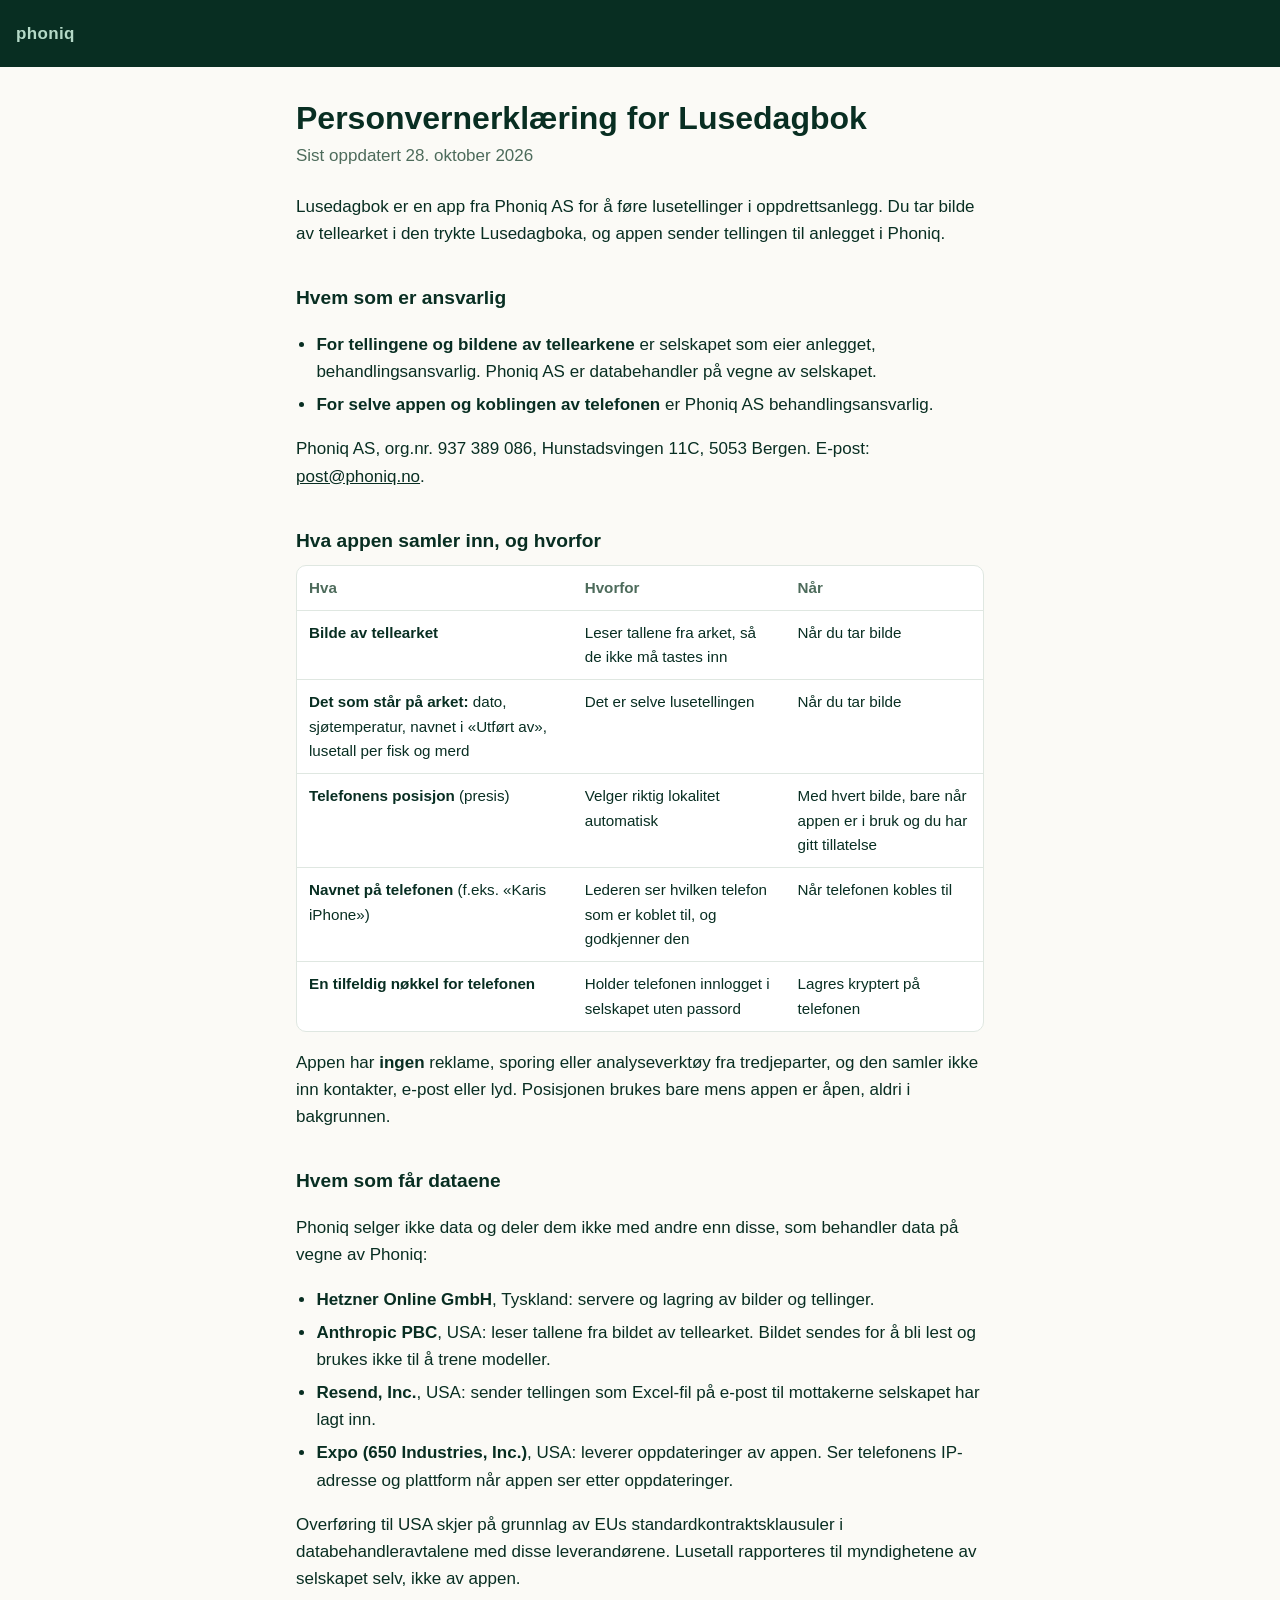
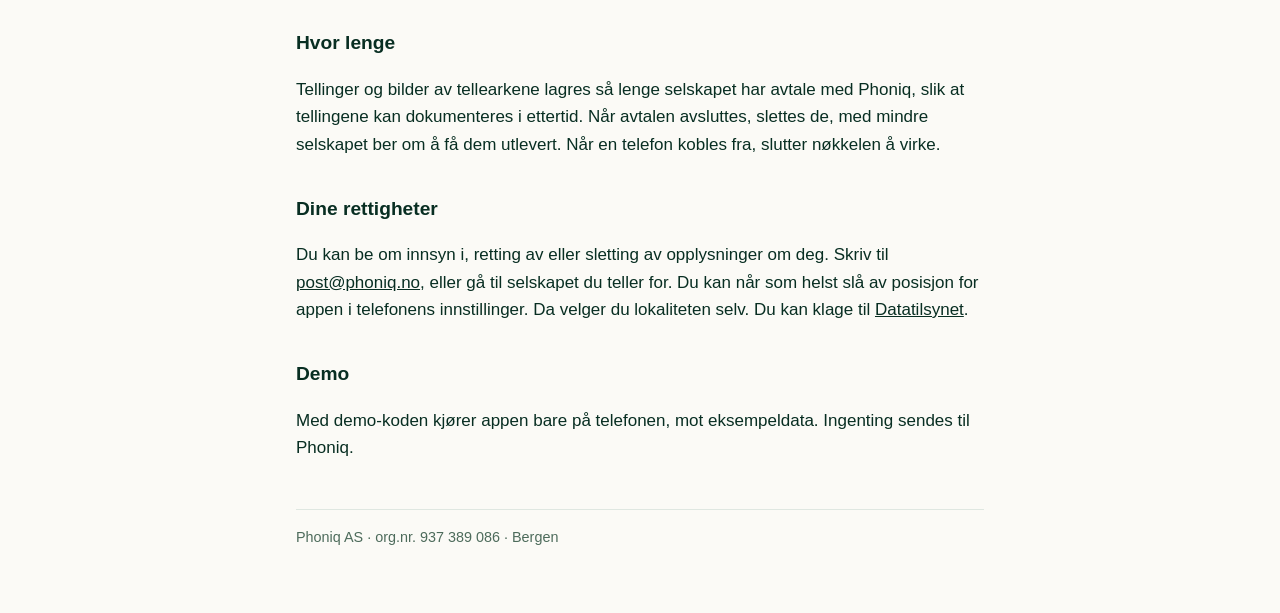
==== personvern.html @ cd8bce8b "Personvernerklæring for Lusedagbok (/personvern) Co-Authored-By: Claude Opus 5.5 <noreply@anthropic." ====
<!doctype html>
<html lang="no">
<head>
<meta charset="utf-8">
<meta name="viewport" content="width=device-width, initial-scale=1">
<title>Personvern – Phoniq</title>
<meta name="description" content="Personvernerklæring for Lusedagbok-appen fra Phoniq AS.">
<style>
  :root {
    --deep: #082e22;
    --signal: #b4d9c7;
    --bg: #fbfaf6;
    --ink: #082e22;
    --soft: #4d6b5b;
    --line: #dfe7e1;
    --card: #ffffff;
  }
  @media (prefers-color-scheme: dark) {
    :root { --bg: #04150f; --ink: #eef5f0; --soft: #93ab9f; --line: #1d3a2f; --card: #082e22; }
  }
  * { box-sizing: border-box; }
  body {
    margin: 0; background: var(--bg); color: var(--ink);
    font: 17px/1.6 -apple-system, BlinkMacSystemFont, "Segoe UI", sans-serif;
  }
  header { background: var(--deep); color: #fbfaf6; padding: 20px 16px; }
  header a { color: var(--signal); text-decoration: none; font-weight: 700; letter-spacing: .02em; }
  main { max-width: 720px; margin: 0 auto; padding: 32px 16px 64px; }
  h1 { font-size: 2rem; line-height: 1.2; margin: 0 0 4px; }
  h2 { font-size: 1.2rem; margin: 36px 0 8px; }
  .updated { color: var(--soft); margin: 0 0 24px; }
  a { color: inherit; }
  .table { overflow-x: auto; border: 1px solid var(--line); border-radius: 10px; background: var(--card); }
  table { border-collapse: collapse; width: 100%; font-size: .95rem; }
  th, td { text-align: left; vertical-align: top; padding: 10px 12px; border-bottom: 1px solid var(--line); }
  tr:last-child td { border-bottom: 0; }
  th { color: var(--soft); font-weight: 600; }
  ul { padding-left: 1.2em; }
  li { margin: 6px 0; }
  footer { color: var(--soft); font-size: .9rem; border-top: 1px solid var(--line); margin-top: 48px; padding-top: 16px; }
</style>
</head>
<body>
<header><a href="/">phoniq</a></header>
<main>
<h1>Personvernerklæring for Lusedagbok</h1>
<p class="updated">Sist oppdatert 28. oktober 2026</p>

<p>Lusedagbok er en app fra Phoniq AS for å føre lusetellinger i oppdrettsanlegg. Du tar bilde av tellearket i den trykte Lusedagboka, og appen sender tellingen til anlegget i Phoniq.</p>

<h2>Hvem som er ansvarlig</h2>
<ul>
  <li><strong>For tellingene og bildene av tellearkene</strong> er selskapet som eier anlegget, behandlingsansvarlig. Phoniq AS er databehandler på vegne av selskapet.</li>
  <li><strong>For selve appen og koblingen av telefonen</strong> er Phoniq AS behandlingsansvarlig.</li>
</ul>
<p>Phoniq AS, org.nr. 937 389 086, Hunstadsvingen 11C, 5053 Bergen. E-post: <a href="mailto:post@phoniq.no">post@phoniq.no</a>.</p>

<h2>Hva appen samler inn, og hvorfor</h2>
<div class="table"><table>
  <tr><th>Hva</th><th>Hvorfor</th><th>Når</th></tr>
  <tr><td><strong>Bilde av tellearket</strong></td><td>Leser tallene fra arket, så de ikke må tastes inn</td><td>Når du tar bilde</td></tr>
  <tr><td><strong>Det som står på arket:</strong> dato, sjøtemperatur, navnet i «Utført av», lusetall per fisk og merd</td><td>Det er selve lusetellingen</td><td>Når du tar bilde</td></tr>
  <tr><td><strong>Telefonens posisjon</strong> (presis)</td><td>Velger riktig lokalitet automatisk</td><td>Med hvert bilde, bare når appen er i bruk og du har gitt tillatelse</td></tr>
  <tr><td><strong>Navnet på telefonen</strong> (f.eks. «Karis iPhone»)</td><td>Lederen ser hvilken telefon som er koblet til, og godkjenner den</td><td>Når telefonen kobles til</td></tr>
  <tr><td><strong>En tilfeldig nøkkel for telefonen</strong></td><td>Holder telefonen innlogget i selskapet uten passord</td><td>Lagres kryptert på telefonen</td></tr>
</table></div>
<p>Appen har <strong>ingen</strong> reklame, sporing eller analyseverktøy fra tredjeparter, og den samler ikke inn kontakter, e-post eller lyd. Posisjonen brukes bare mens appen er åpen, aldri i bakgrunnen.</p>

<h2>Hvem som får dataene</h2>
<p>Phoniq selger ikke data og deler dem ikke med andre enn disse, som behandler data på vegne av Phoniq:</p>
<ul>
  <li><strong>Hetzner Online GmbH</strong>, Tyskland: servere og lagring av bilder og tellinger.</li>
  <li><strong>Anthropic PBC</strong>, USA: leser tallene fra bildet av tellearket. Bildet sendes for å bli lest og brukes ikke til å trene modeller.</li>
  <li><strong>Resend, Inc.</strong>, USA: sender tellingen som Excel-fil på e-post til mottakerne selskapet har lagt inn.</li>
  <li><strong>Expo (650 Industries, Inc.)</strong>, USA: leverer oppdateringer av appen. Ser telefonens IP-adresse og plattform når appen ser etter oppdateringer.</li>
</ul>
<p>Overføring til USA skjer på grunnlag av EUs standardkontraktsklausuler i databehandleravtalene med disse leverandørene. Lusetall rapporteres til myndighetene av selskapet selv, ikke av appen.</p>

<h2>Hvor lenge</h2>
<p>Tellinger og bilder av tellearkene lagres så lenge selskapet har avtale med Phoniq, slik at tellingene kan dokumenteres i ettertid. Når avtalen avsluttes, slettes de, med mindre selskapet ber om å få dem utlevert. Når en telefon kobles fra, slutter nøkkelen å virke.</p>

<h2>Dine rettigheter</h2>
<p>Du kan be om innsyn i, retting av eller sletting av opplysninger om deg. Skriv til <a href="mailto:post@phoniq.no">post@phoniq.no</a>, eller gå til selskapet du teller for. Du kan når som helst slå av posisjon for appen i telefonens innstillinger. Da velger du lokaliteten selv. Du kan klage til <a href="https://www.datatilsynet.no">Datatilsynet</a>.</p>

<h2>Demo</h2>
<p>Med demo-koden kjører appen bare på telefonen, mot eksempeldata. Ingenting sendes til Phoniq.</p>

<footer>Phoniq AS · org.nr. 937 389 086 · Bergen</footer>
</main>
</body>
</html>
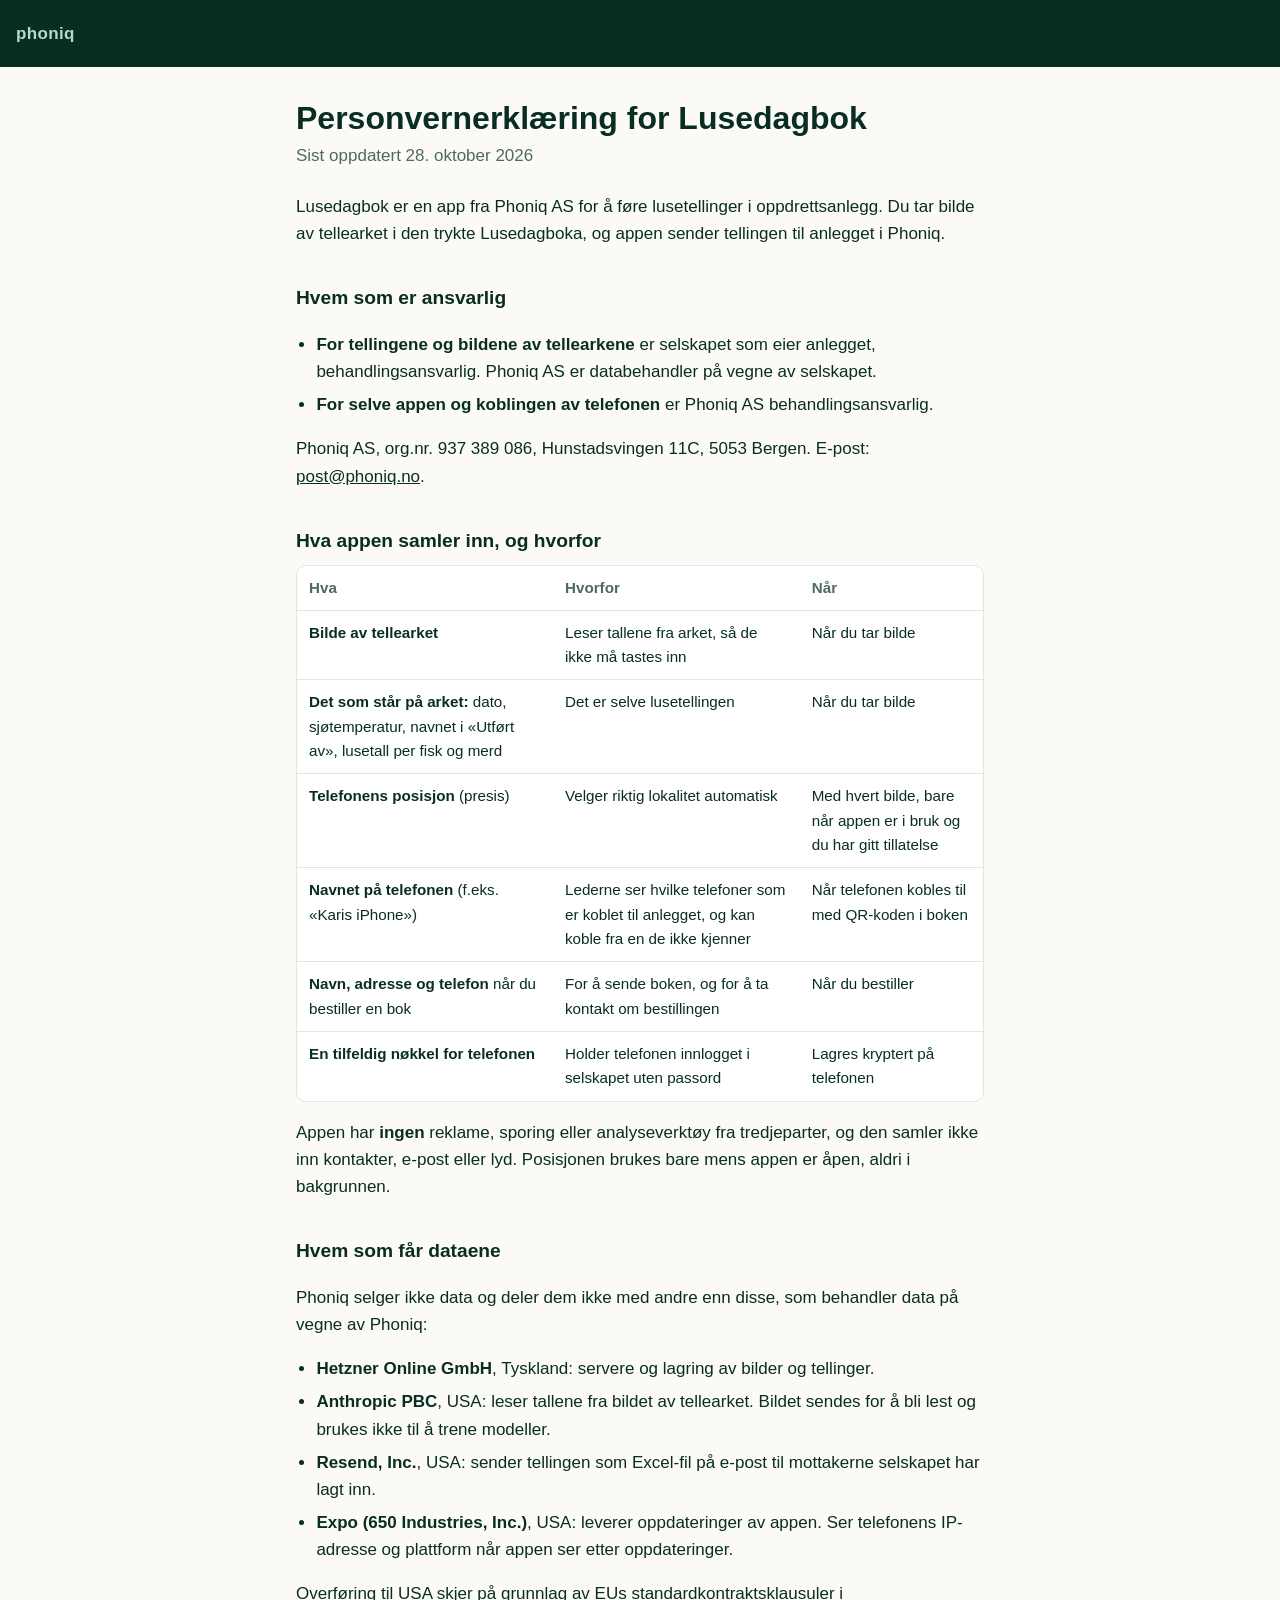
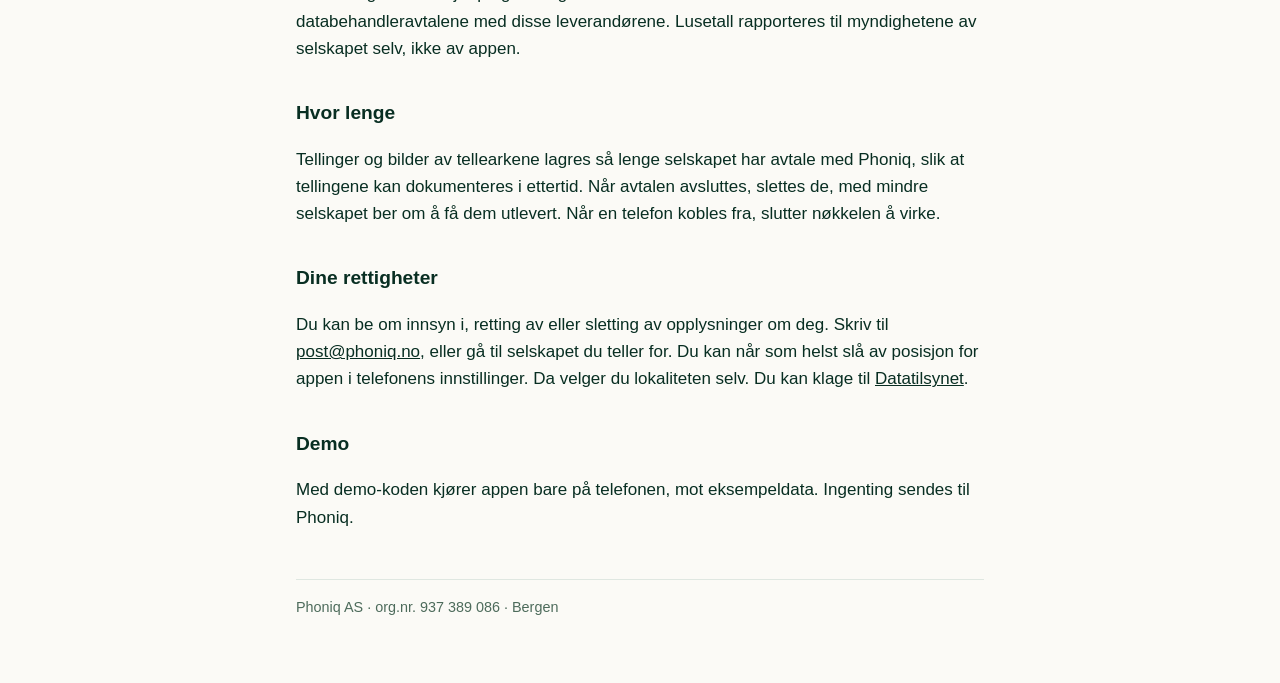
==== commit a132906e: "Personvern: bestilling av bok fra appen, og tilkobling med QR-koden Co-Authored-By: Claude Opus 5.5 " ====
--- a/personvern.html
+++ b/personvern.html
@@ -61,7 +61,8 @@
   <tr><td><strong>Bilde av tellearket</strong></td><td>Leser tallene fra arket, så de ikke må tastes inn</td><td>Når du tar bilde</td></tr>
   <tr><td><strong>Det som står på arket:</strong> dato, sjøtemperatur, navnet i «Utført av», lusetall per fisk og merd</td><td>Det er selve lusetellingen</td><td>Når du tar bilde</td></tr>
   <tr><td><strong>Telefonens posisjon</strong> (presis)</td><td>Velger riktig lokalitet automatisk</td><td>Med hvert bilde, bare når appen er i bruk og du har gitt tillatelse</td></tr>
-  <tr><td><strong>Navnet på telefonen</strong> (f.eks. «Karis iPhone»)</td><td>Lederen ser hvilken telefon som er koblet til, og godkjenner den</td><td>Når telefonen kobles til</td></tr>
+  <tr><td><strong>Navnet på telefonen</strong> (f.eks. «Karis iPhone»)</td><td>Lederne ser hvilke telefoner som er koblet til anlegget, og kan koble fra en de ikke kjenner</td><td>Når telefonen kobles til med QR-koden i boken</td></tr>
+  <tr><td><strong>Navn, adresse og telefon</strong> når du bestiller en bok</td><td>For å sende boken, og for å ta kontakt om bestillingen</td><td>Når du bestiller</td></tr>
   <tr><td><strong>En tilfeldig nøkkel for telefonen</strong></td><td>Holder telefonen innlogget i selskapet uten passord</td><td>Lagres kryptert på telefonen</td></tr>
 </table></div>
 <p>Appen har <strong>ingen</strong> reklame, sporing eller analyseverktøy fra tredjeparter, og den samler ikke inn kontakter, e-post eller lyd. Posisjonen brukes bare mens appen er åpen, aldri i bakgrunnen.</p>
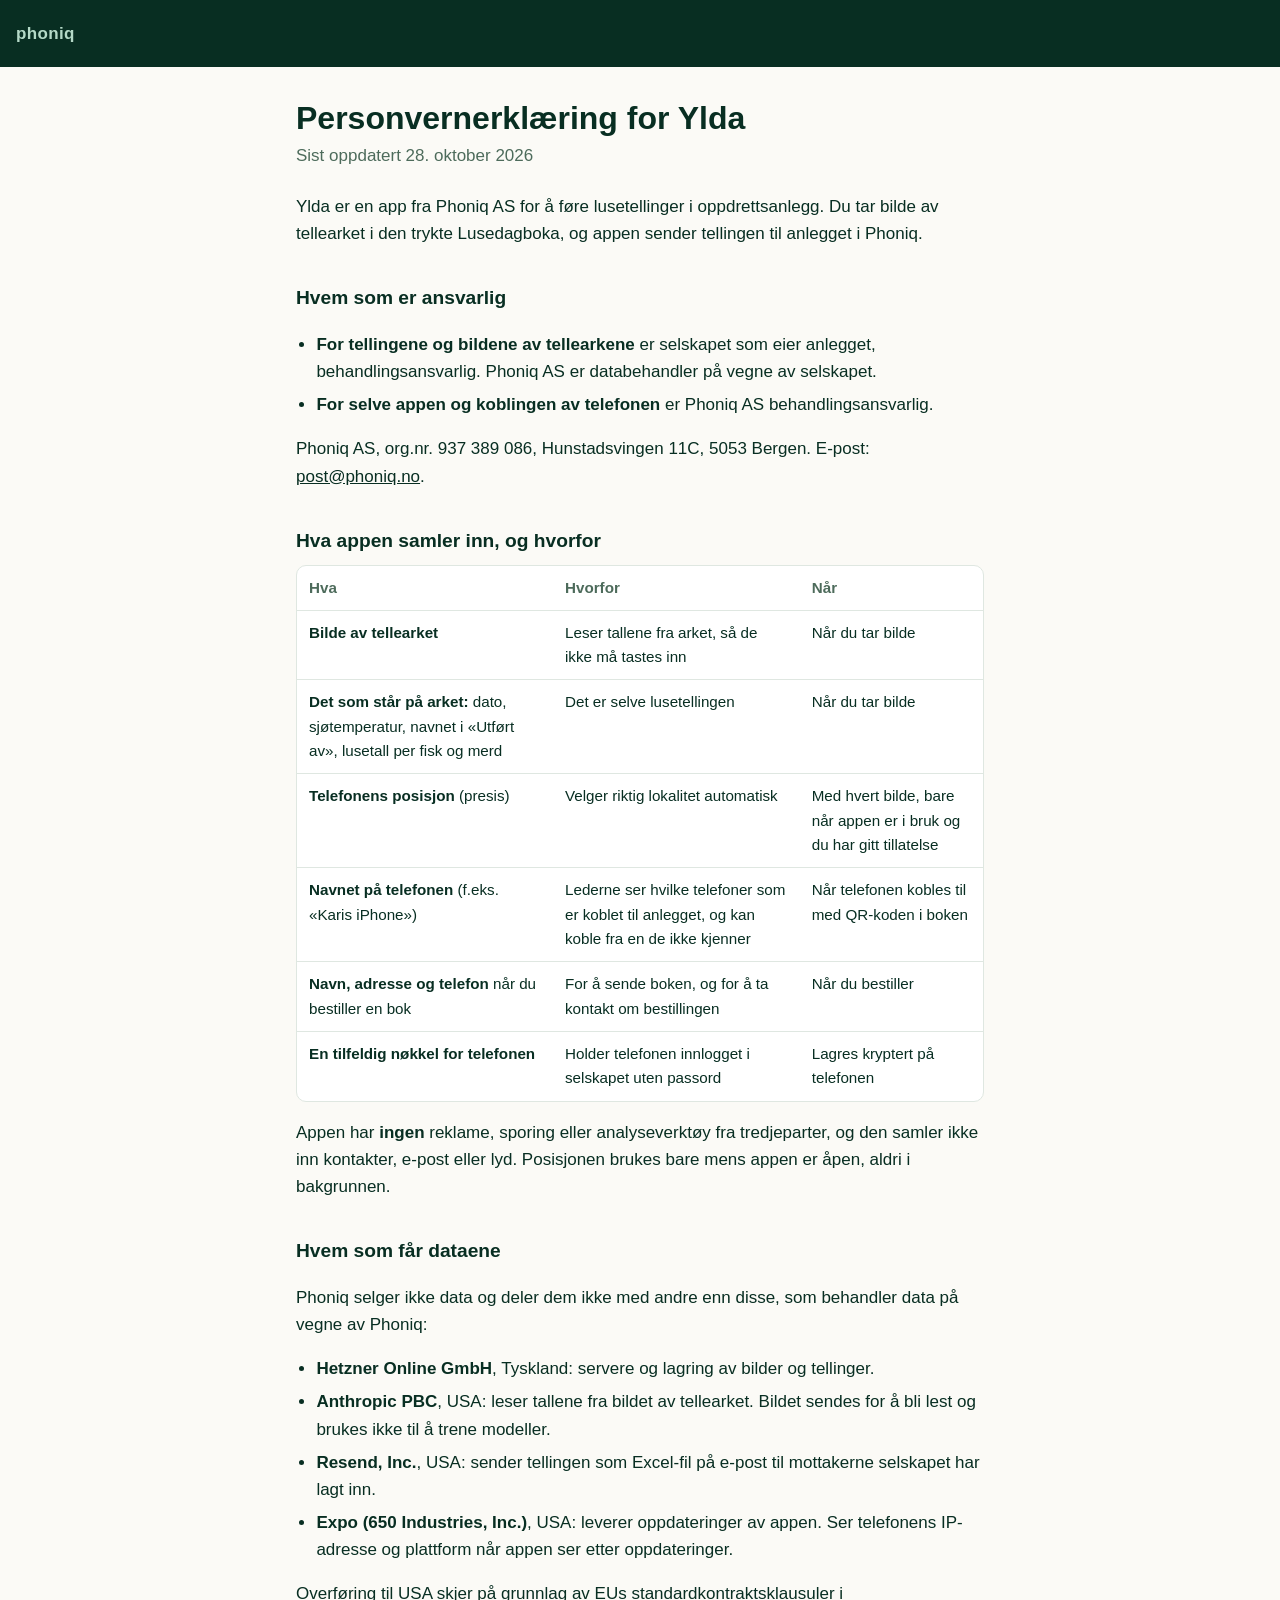
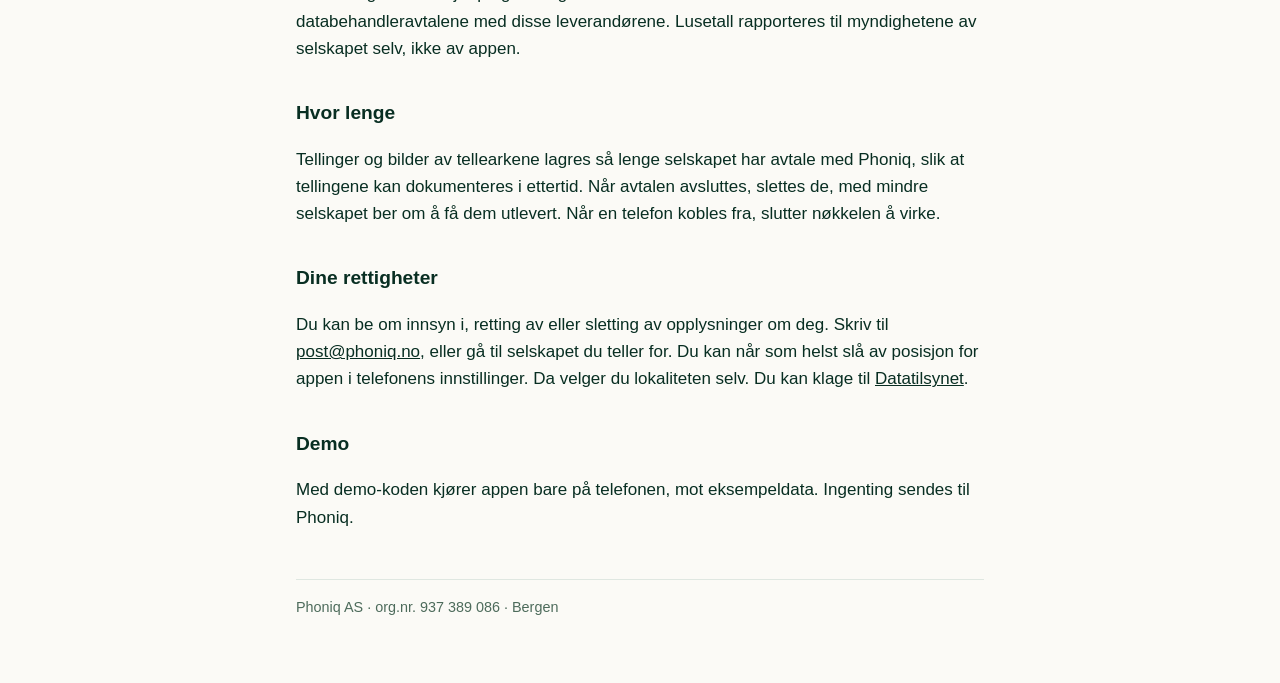
==== commit f5b084da: "Personvern: appen heter Ylda" ====
--- a/personvern.html
+++ b/personvern.html
@@ -4,7 +4,7 @@
 <meta charset="utf-8">
 <meta name="viewport" content="width=device-width, initial-scale=1">
 <title>Personvern – Phoniq</title>
-<meta name="description" content="Personvernerklæring for Lusedagbok-appen fra Phoniq AS.">
+<meta name="description" content="Personvernerklæring for Ylda-appen fra Phoniq AS.">
 <style>
   :root {
     --deep: #082e22;
@@ -43,10 +43,10 @@
 <body>
 <header><a href="/">phoniq</a></header>
 <main>
-<h1>Personvernerklæring for Lusedagbok</h1>
+<h1>Personvernerklæring for Ylda</h1>
 <p class="updated">Sist oppdatert 28. oktober 2026</p>
 
-<p>Lusedagbok er en app fra Phoniq AS for å føre lusetellinger i oppdrettsanlegg. Du tar bilde av tellearket i den trykte Lusedagboka, og appen sender tellingen til anlegget i Phoniq.</p>
+<p>Ylda er en app fra Phoniq AS for å føre lusetellinger i oppdrettsanlegg. Du tar bilde av tellearket i den trykte Lusedagboka, og appen sender tellingen til anlegget i Phoniq.</p>
 
 <h2>Hvem som er ansvarlig</h2>
 <ul>
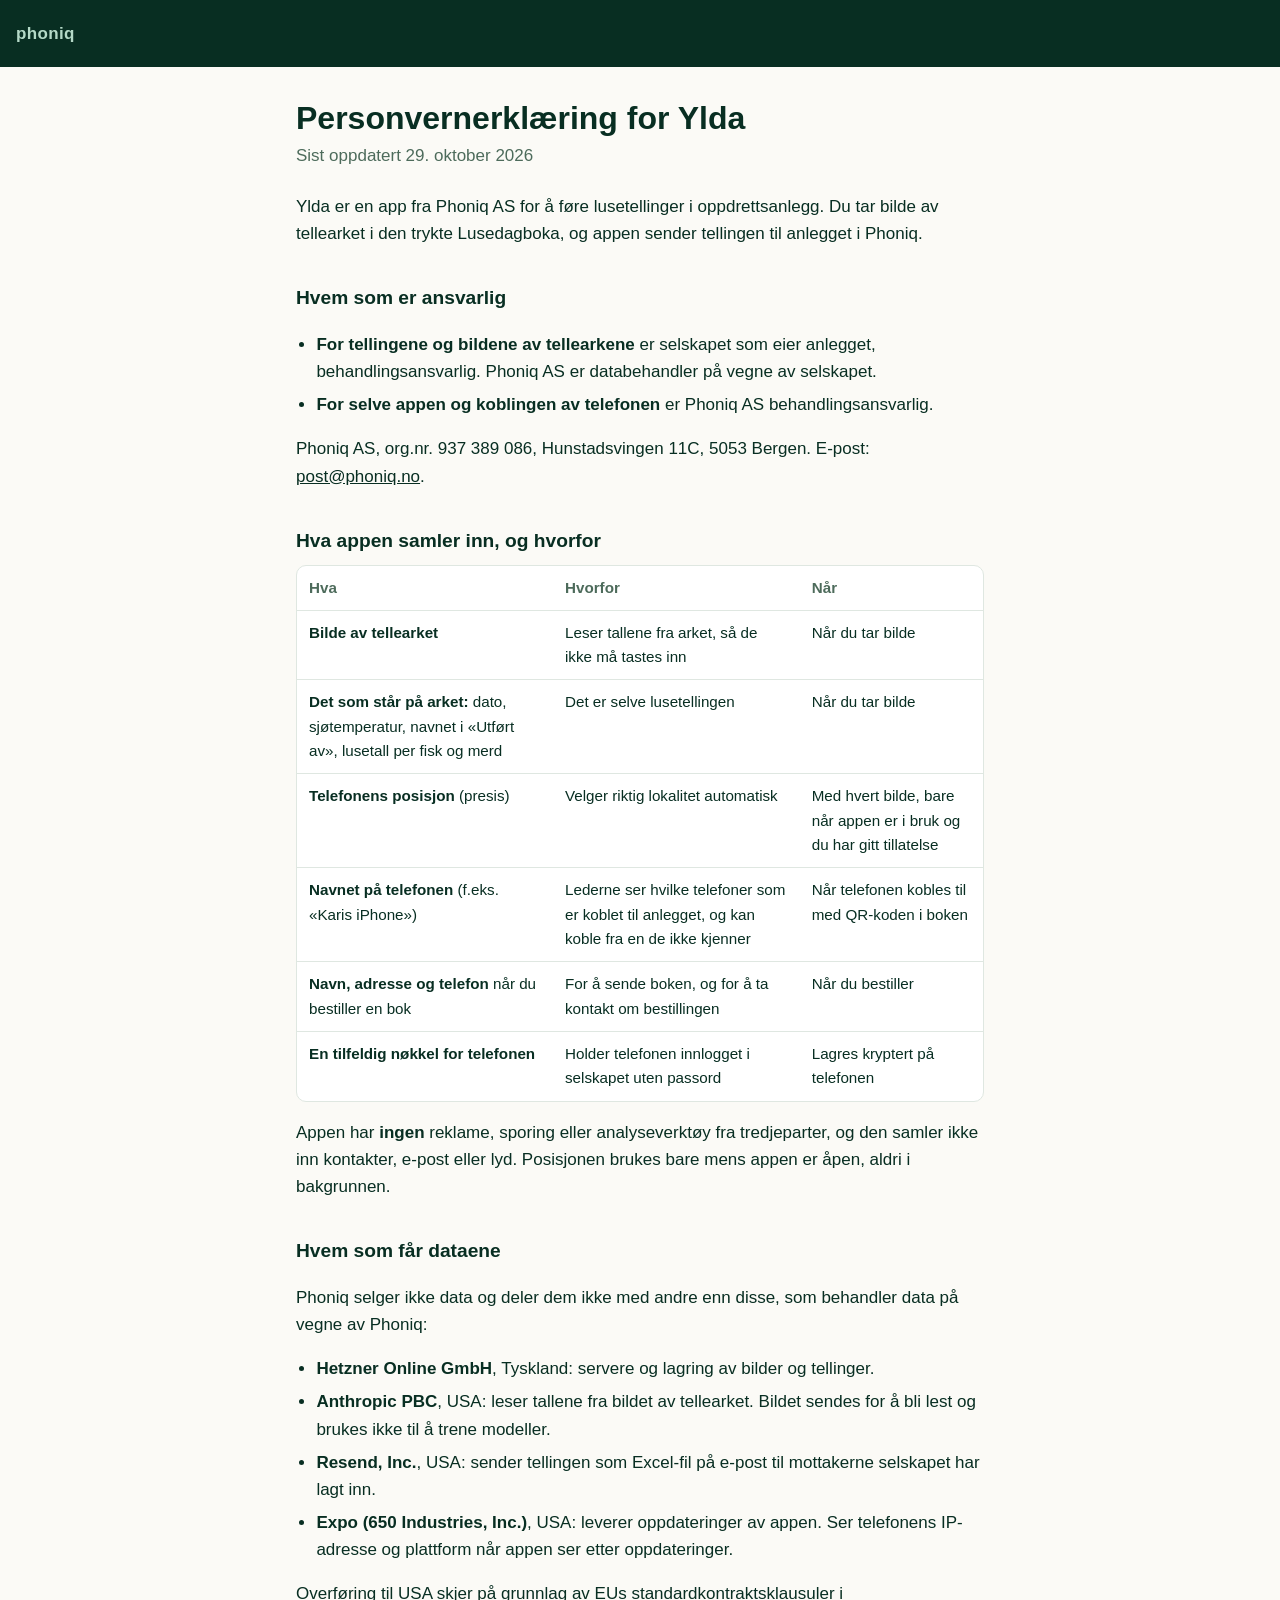
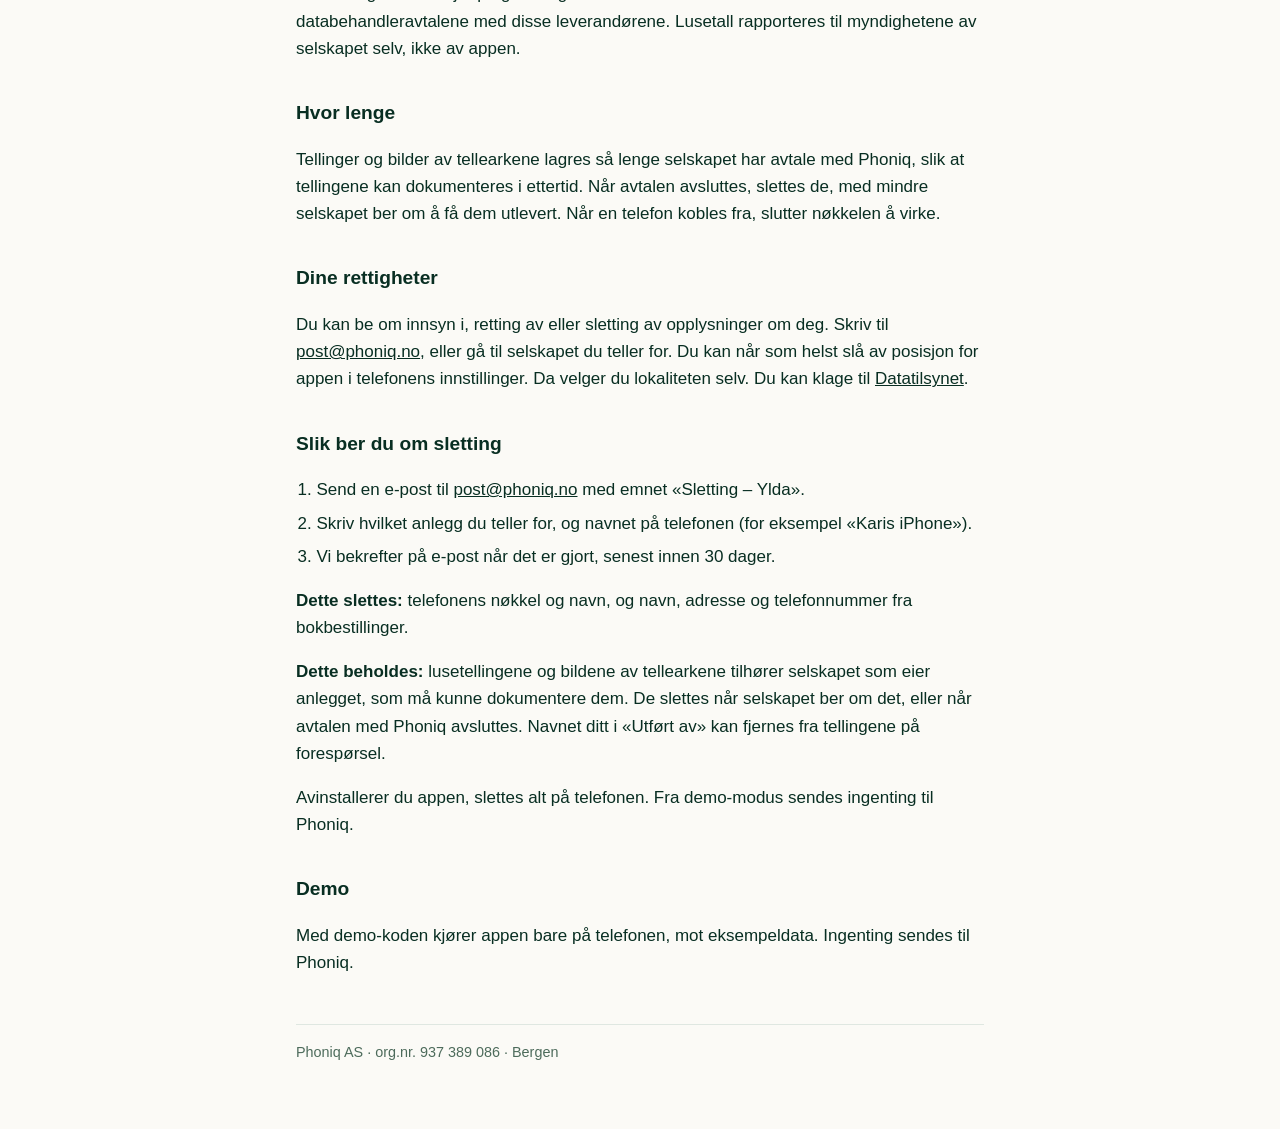
==== commit 3483cd05: "Personvern: slik ber du om sletting (#sletting)" ====
--- a/personvern.html
+++ b/personvern.html
@@ -35,7 +35,7 @@
   th, td { text-align: left; vertical-align: top; padding: 10px 12px; border-bottom: 1px solid var(--line); }
   tr:last-child td { border-bottom: 0; }
   th { color: var(--soft); font-weight: 600; }
-  ul { padding-left: 1.2em; }
+  ul, ol { padding-left: 1.2em; }
   li { margin: 6px 0; }
   footer { color: var(--soft); font-size: .9rem; border-top: 1px solid var(--line); margin-top: 48px; padding-top: 16px; }
 </style>
@@ -44,7 +44,7 @@
 <header><a href="/">phoniq</a></header>
 <main>
 <h1>Personvernerklæring for Ylda</h1>
-<p class="updated">Sist oppdatert 28. oktober 2026</p>
+<p class="updated">Sist oppdatert 29. oktober 2026</p>
 
 <p>Ylda er en app fra Phoniq AS for å føre lusetellinger i oppdrettsanlegg. Du tar bilde av tellearket i den trykte Lusedagboka, og appen sender tellingen til anlegget i Phoniq.</p>
 
@@ -83,6 +83,16 @@
 <h2>Dine rettigheter</h2>
 <p>Du kan be om innsyn i, retting av eller sletting av opplysninger om deg. Skriv til <a href="mailto:post@phoniq.no">post@phoniq.no</a>, eller gå til selskapet du teller for. Du kan når som helst slå av posisjon for appen i telefonens innstillinger. Da velger du lokaliteten selv. Du kan klage til <a href="https://www.datatilsynet.no">Datatilsynet</a>.</p>
 
+<h2 id="sletting">Slik ber du om sletting</h2>
+<ol>
+  <li>Send en e-post til <a href="mailto:post@phoniq.no?subject=Sletting%20%E2%80%93%20Ylda">post@phoniq.no</a> med emnet «Sletting – Ylda».</li>
+  <li>Skriv hvilket anlegg du teller for, og navnet på telefonen (for eksempel «Karis iPhone»).</li>
+  <li>Vi bekrefter på e-post når det er gjort, senest innen 30 dager.</li>
+</ol>
+<p><strong>Dette slettes:</strong> telefonens nøkkel og navn, og navn, adresse og telefonnummer fra bokbestillinger.</p>
+<p><strong>Dette beholdes:</strong> lusetellingene og bildene av tellearkene tilhører selskapet som eier anlegget, som må kunne dokumentere dem. De slettes når selskapet ber om det, eller når avtalen med Phoniq avsluttes. Navnet ditt i «Utført av» kan fjernes fra tellingene på forespørsel.</p>
+<p>Avinstallerer du appen, slettes alt på telefonen. Fra demo-modus sendes ingenting til Phoniq.</p>
+
 <h2>Demo</h2>
 <p>Med demo-koden kjører appen bare på telefonen, mot eksempeldata. Ingenting sendes til Phoniq.</p>
 
